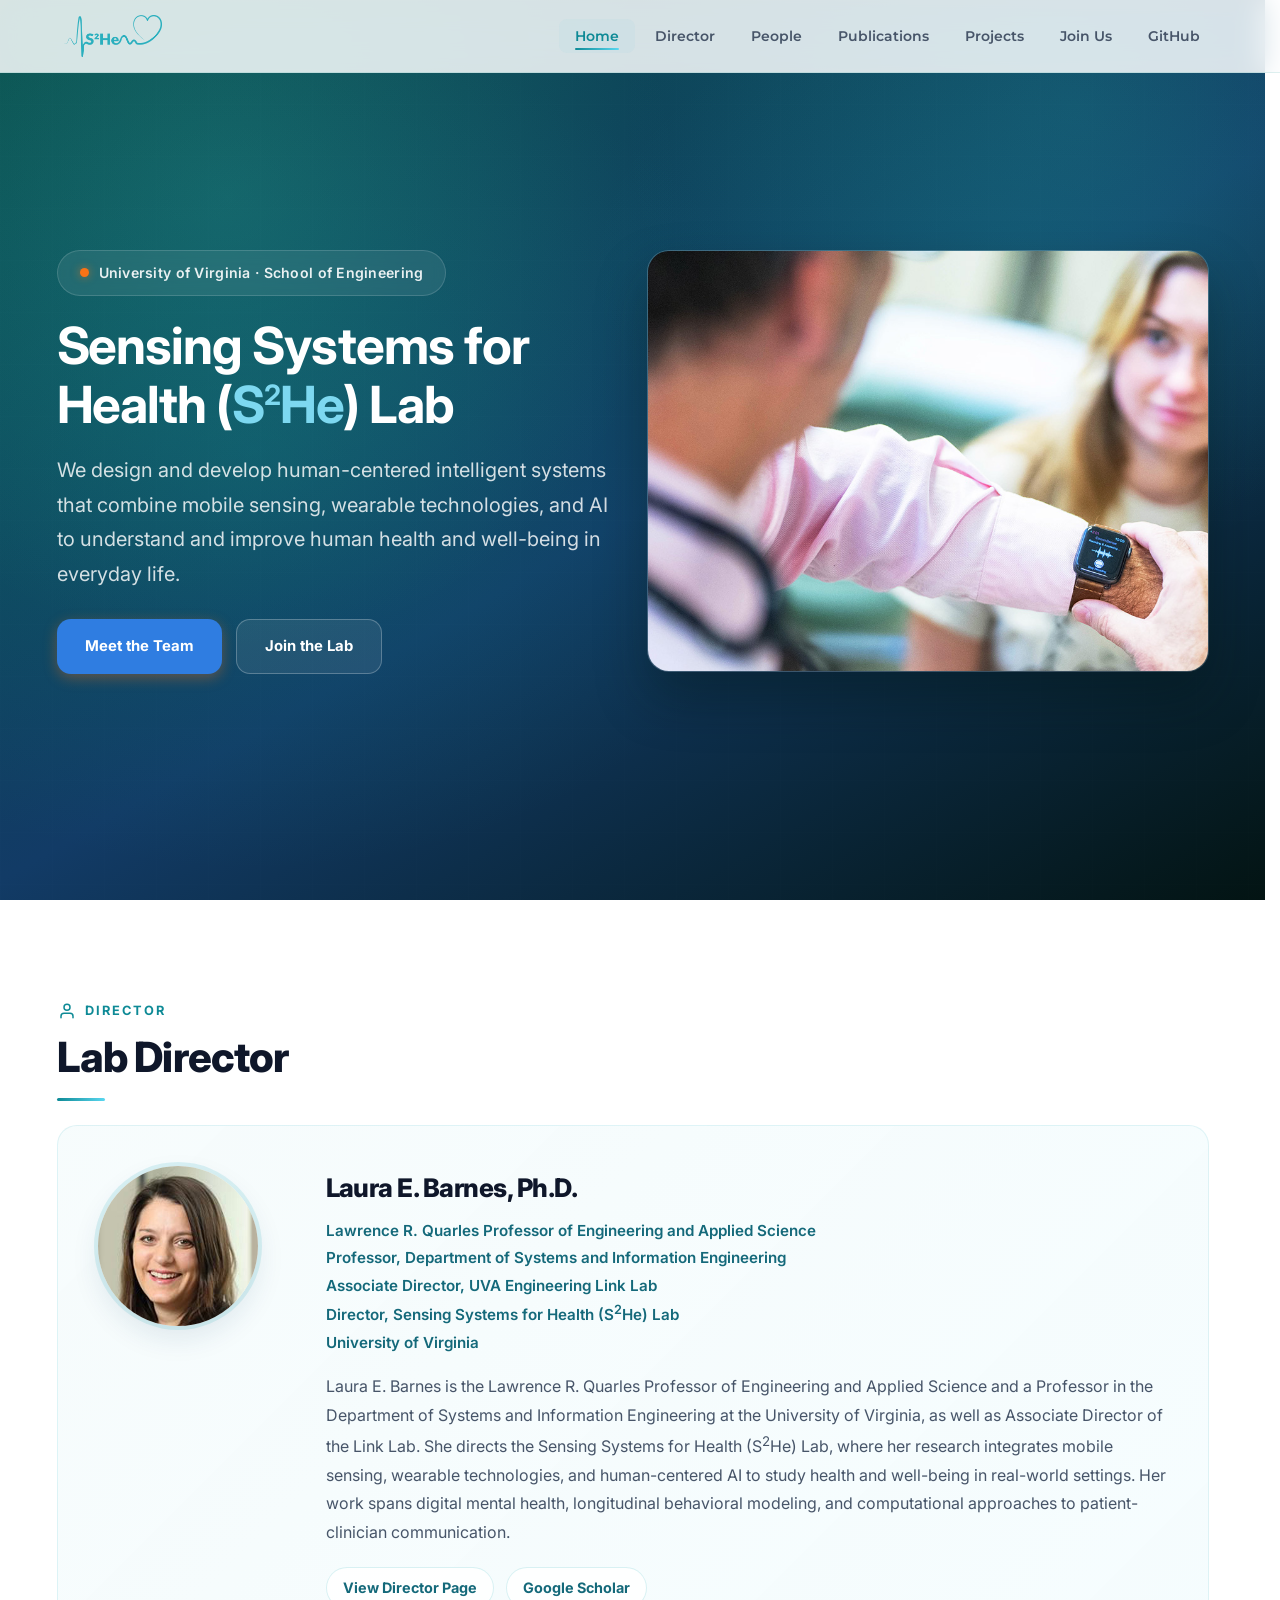
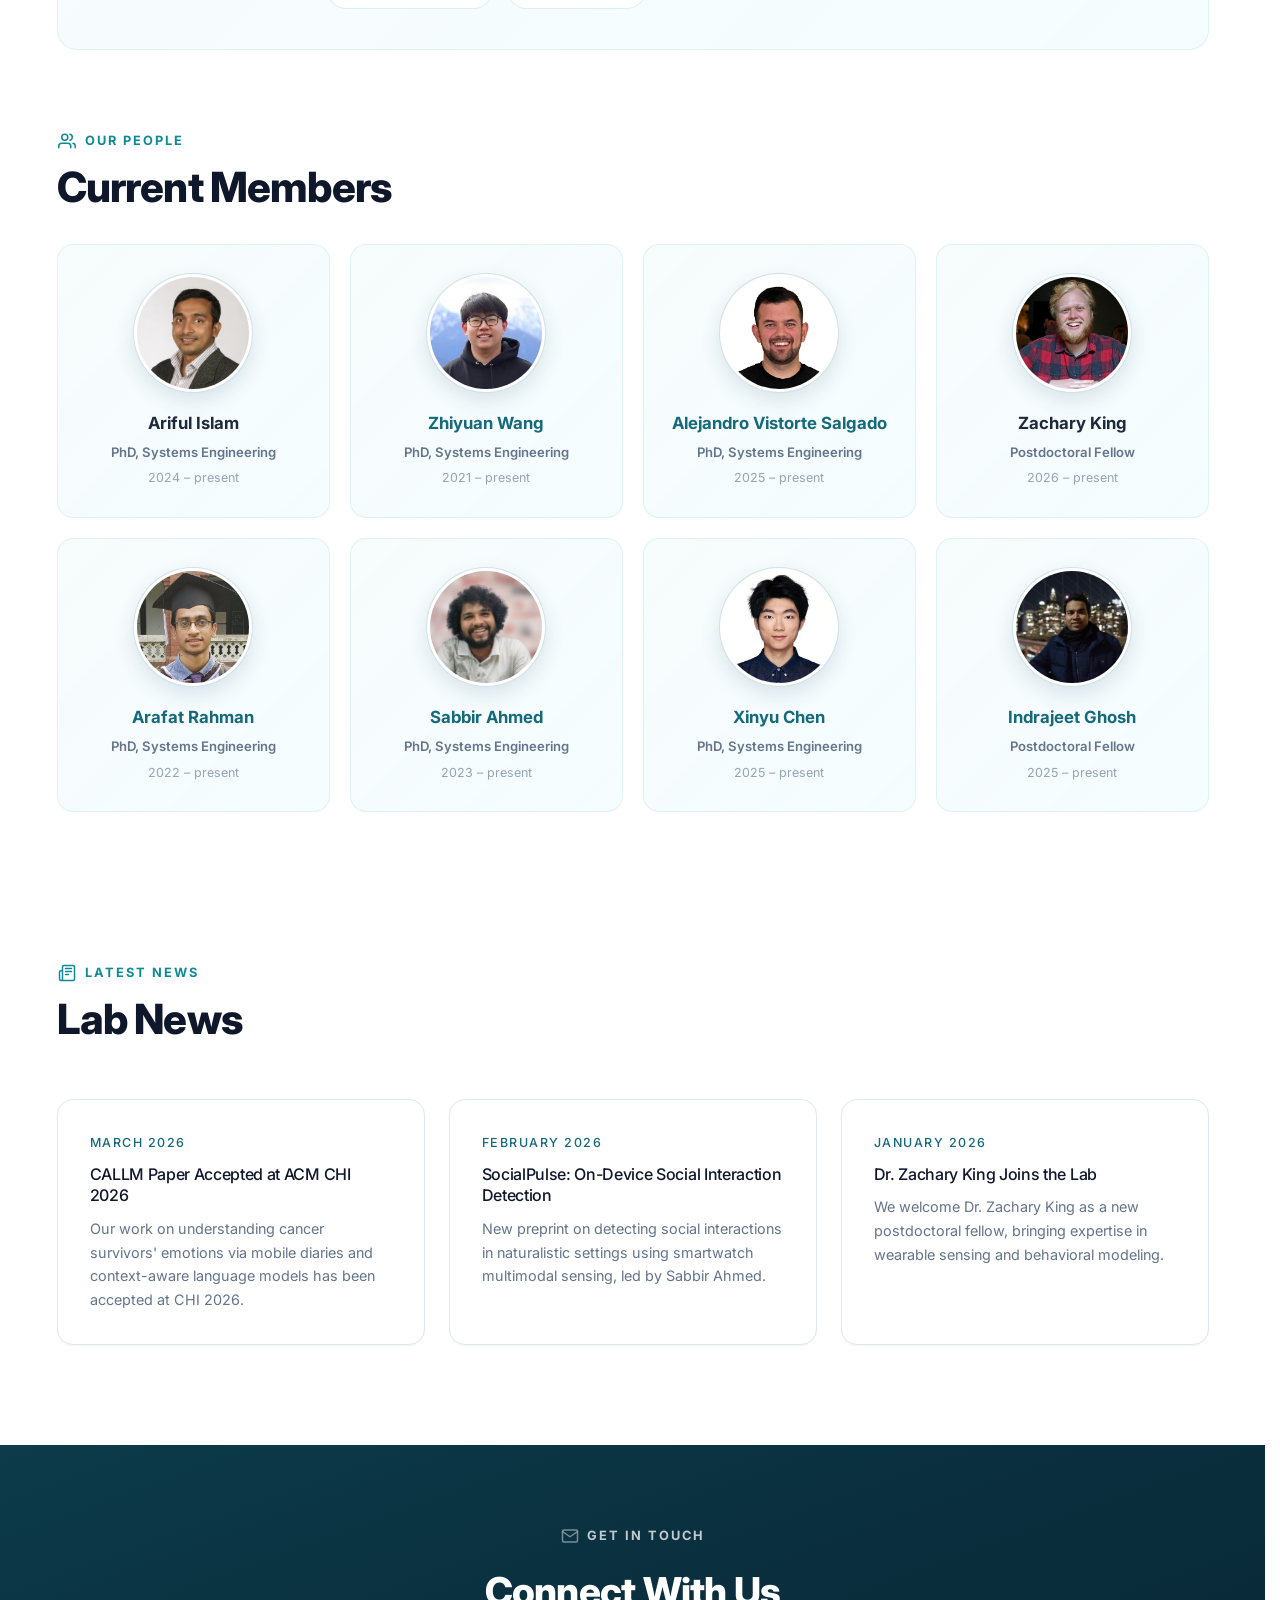
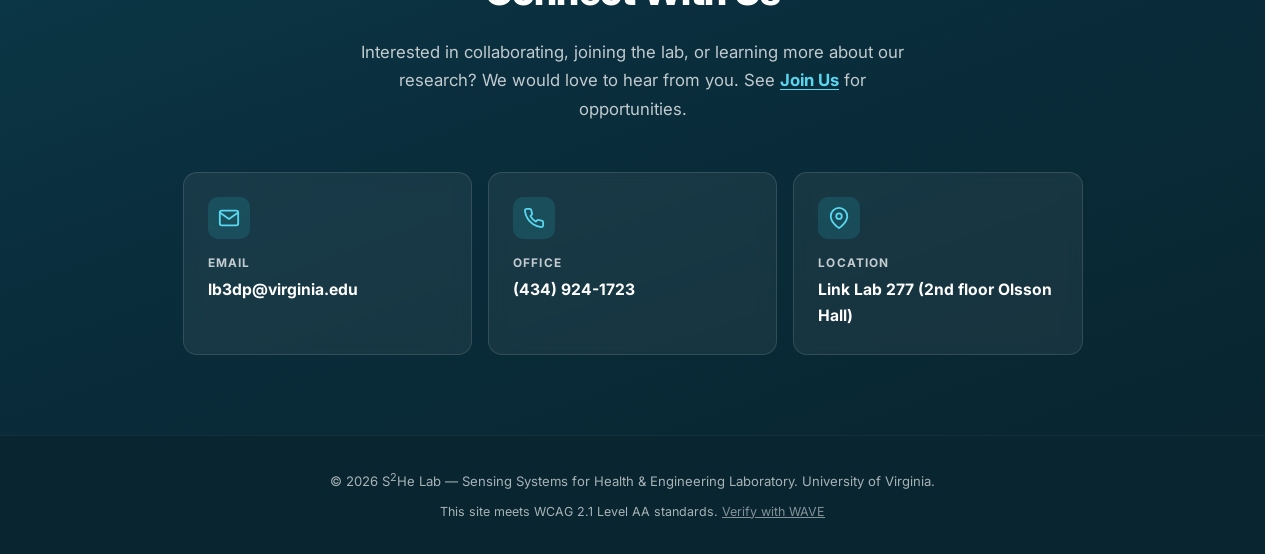
==== index.html @ 5e64d2cf "Initial commit" ====
<!DOCTYPE html>
<html lang="en">
<head>
<meta charset="UTF-8">
<meta name="viewport" content="width=device-width, initial-scale=1.0">
<link rel="preconnect" href="https://fonts.googleapis.com">
<link rel="preconnect" href="https://fonts.gstatic.com" crossorigin>
<link href="https://fonts.googleapis.com/css2?family=Inter:wght@400;500;600;700;800&family=Montserrat:wght@500;600;700&display=swap" rel="stylesheet">
<link rel="stylesheet" href="./shared.css">
<title>S&sup2;He Lab | Sensing Systems for Health</title>
<style>
:root {
  --cyan-light: #ecfeff;
  --cyan-50: #f0fdfa;
  --coral: #2f7de1;
  --coral-light: #5b99ea;
  --gray-50: #f8fafc;
  --gray-100: #f1f5f9;
  --gray-200: #e2e8f0;
  --gray-300: #cbd5e1;
  --gray-400: #94a3b8;
  --gray-500: #64748b;
  --gray-600: #475569;
  --gray-700: #334155;
  --gray-800: #1e293b;
  --gray-900: #0f172a;
  --shadow-sm: 0 1px 2px rgba(0,0,0,0.05);
  --shadow-md: 0 10px 15px -3px rgba(0,0,0,0.08), 0 4px 6px -4px rgba(0,0,0,0.04);
  --shadow-lg: 0 20px 25px -5px rgba(0,0,0,0.08), 0 8px 10px -6px rgba(0,0,0,0.04);
  --radius-lg: 16px;
  --radius-xl: 24px;
  --font-display: 'Inter', Arial, sans-serif;
}

body {
  font-family: var(--font-display);
  color: var(--gray-700);
  line-height: 1.7;
  background: linear-gradient(180deg, #fcfefe 0%, #ffffff 14%, #ffffff 100%);
}

h1, h2, h3, h4 {
  font-family: var(--font-display);
  letter-spacing: -0.02em;
}

.nav-links a { color: var(--gray-600); }

.section {
  padding: 100px 0;
}

.section-label {
  display: inline-flex;
  align-items: center;
  gap: 8px;
  font-size: 0.8rem;
  font-weight: 700;
  text-transform: uppercase;
  letter-spacing: 2px;
  color: var(--teal);
  margin-bottom: 12px;
}

.section-label .label-icon {
  width: 20px;
  height: 20px;
  display: inline-flex;
  align-items: center;
  justify-content: center;
}

.section-title {
  font-size: clamp(2rem, 1.45rem + 1.5vw, 2.6rem);
  font-weight: 800;
  color: var(--gray-900);
  margin-bottom: 16px;
  line-height: 1.15;
}

.section-header {
  margin-bottom: 56px;
}

/* HERO */
.hero {
  position: relative;
  min-height: 100vh;
  display: flex;
  align-items: center;
  justify-content: center;
  background:
    radial-gradient(circle at 18% 22%, rgba(56, 189, 171, 0.22), transparent 36%),
    radial-gradient(circle at 85% 12%, rgba(45, 212, 191, 0.14), transparent 34%),
    linear-gradient(150deg, #084f4b 0%, var(--teal-darker) 54%, #031413 100%);
  overflow: hidden;
  padding: 96px 0 72px;
  isolation: isolate;
}

.hero::before {
  content: '';
  position: absolute;
  inset: 0;
  background:
    radial-gradient(ellipse 800px 600px at 20% 50%, rgba(13,148,136,0.25) 0%, transparent 70%),
    radial-gradient(ellipse 600px 400px at 80% 30%, rgba(20,184,166,0.15) 0%, transparent 70%);
}

.hero::after {
  content: '';
  position: absolute;
  inset: 0;
  background-image: linear-gradient(rgba(165, 243, 252, 0.09) 1px, transparent 1px), linear-gradient(90deg, rgba(165, 243, 252, 0.09) 1px, transparent 1px);
  background-size: 52px 52px;
  opacity: 0.08;
  z-index: 1;
}

.hero-grid {
  position: relative;
  z-index: 2;
  display: grid;
  grid-template-columns: minmax(0, 1fr) minmax(320px, 1fr);
  gap: 28px;
  align-items: start;
}

.hero-copy {
  max-width: 720px;
}

.hero-badge {
  display: inline-flex;
  align-items: center;
  gap: 10px;
  padding: 10px 22px;
  border-radius: 999px;
  background: rgba(255,255,255,0.08);
  border: 1px solid rgba(255,255,255,0.15);
  backdrop-filter: blur(8px);
  color: rgba(255,255,255,0.9);
  font-size: 0.88rem;
  font-weight: 600;
  letter-spacing: 0.02em;
  margin-bottom: 20px;
}

.hero-badge .badge-dot {
  width: 9px;
  height: 9px;
  border-radius: 50%;
  background: #f97316;
  box-shadow: 0 0 8px rgba(249, 115, 22, 0.6);
}

.hero-title {
  font-family: var(--font-display);
  font-size: clamp(2.2rem, 1.4rem + 2.5vw, 3.2rem);
  line-height: 1.15;
  color: var(--white);
  margin-bottom: 20px;
}

.hero-title sup {
  font-size: 0.55em;
  vertical-align: super;
  line-height: 0;
}

.hero-title .accent {
  color: #7dd8f0;
}

.hero-body {
  color: rgba(255,255,255,0.82);
  font-size: 1.25rem;
  line-height: 1.72;
  margin-bottom: 28px;
  max-width: 660px;
}

.hero-actions {
  display: flex;
  flex-wrap: wrap;
  gap: 14px;
}

.team-collage-wrap {
  display: grid;
  gap: 14px;
}

.team-collage {
  display: grid;
  grid-template-columns: repeat(3, minmax(0, 1fr));
  gap: 12px;
}

.team-shot {
  position: relative;
  aspect-ratio: 0.88;
  border-radius: 20px;
  overflow: hidden;
  border: 1px solid rgba(255,255,255,0.14);
  box-shadow: 0 20px 36px rgba(3, 20, 19, 0.18);
}

.team-shot img {
  width: 100%;
  height: 100%;
  object-fit: cover;
}

.team-shot::after {
  content: '';
  position: absolute;
  inset: 0;
  background: linear-gradient(180deg, transparent 45%, rgba(3, 20, 19, 0.38) 100%);
}

.hero-chips {
  display: flex;
  flex-wrap: wrap;
  gap: 10px;
}

.hero-chip {
  display: inline-flex;
  align-items: center;
  gap: 8px;
  padding: 10px 14px;
  border-radius: 999px;
  background: rgba(255,255,255,0.08);
  border: 1px solid rgba(255,255,255,0.14);
  color: rgba(255,255,255,0.84);
  font-size: 0.84rem;
  font-weight: 700;
}

.hero-chip .tag-dot {
  width: 7px;
  height: 7px;
  border-radius: 50%;
  background: var(--teal-light);
}






/* ===== Hero visual: research photo ===== */
.hero-visual {
  position: relative;
  z-index: 2;
  border-radius: 22px;
  overflow: hidden;
  border: 1px solid rgba(255,255,255,0.16);
  box-shadow: 0 26px 50px rgba(3, 20, 19, 0.34);
  background: rgba(255,255,255,0.04);
}

.hero-visual img {
  width: 100%;
  height: 100%;
  display: block;
  object-fit: cover;
  aspect-ratio: 4 / 3;
}

@media (max-width: 900px) {
  .hero-visual { max-width: 520px; margin: 8px auto 0; }
}

.btn {
  display: inline-flex;
  align-items: center;
  gap: 8px;
  padding: 14px 28px;
  border-radius: 14px;
  font-family: inherit;
  font-size: 0.93rem;
  font-weight: 700;
  border: none;
  cursor: pointer;
  text-decoration: none;
  transition: transform 0.24s cubic-bezier(0.22, 1, 0.36, 1), box-shadow 0.24s, background-color 0.24s;
}

.btn-primary {
  background: var(--coral);
  color: var(--white);
  box-shadow: 0 4px 14px rgba(249,115,22,0.35);
}

.btn-primary:hover {
  background: var(--coral-light);
  transform: translateY(-3px);
  box-shadow: 0 6px 20px rgba(249,115,22,0.4);
  color: var(--white);
}

.btn-outline {
  background: rgba(255,255,255,0.08);
  color: var(--white);
  border: 1.5px solid rgba(255,255,255,0.25);
}

.btn-outline:hover {
  background: rgba(255,255,255,0.15);
  border-color: rgba(255,255,255,0.4);
  transform: translateY(-3px);
  color: var(--white);
}

/* ABOUT / PI */
.about-grid {
  display: grid;
  grid-template-columns: 180px 1fr;
  gap: 48px;
  align-items: start;
}

#about .about-grid {
  background: linear-gradient(135deg, rgba(42,175,190,0.04) 0%, rgba(90,215,240,0.06) 100%);
  border: 1px solid rgba(42,175,190,0.12);
  border-radius: 20px;
  padding: 40px;
  position: relative;
  overflow: hidden;
}

.photo-frame {
  width: 160px;
  height: 160px;
  border-radius: 50%;
  overflow: visible;
  position: relative;
  box-shadow: 0 0 0 4px rgba(42,175,190,0.15), 0 12px 28px rgba(18, 59, 102, 0.1);
}

.photo-frame img {
  width: 100%;
  height: 100%;
  object-fit: cover;
  display: block;
  border-radius: 50%;
}

.about-name {
  font-family: var(--font-display);
  font-size: 1.6rem;
  font-weight: 800;
  color: var(--gray-900);
  margin-bottom: 8px;
}

.about-title-text {
  font-size: 0.95rem;
  line-height: 1.8;
  color: var(--gray-600);
  margin-bottom: 16px;
}

.about-title-text a {
  color: var(--teal-dark);
  font-weight: 600;
}

.about-title-text a:hover {
  color: var(--teal);
  text-decoration: underline;
}

.about-bio {
  font-size: 1rem;
  color: var(--gray-600);
  line-height: 1.8;
}

.about-actions {
  display: flex;
  flex-wrap: wrap;
  gap: 12px;
  margin-top: 20px;
}

.about-action-link {
  display: inline-flex;
  align-items: center;
  justify-content: center;
  min-height: 42px;
  padding: 0 16px;
  border-radius: 999px;
  border: 1px solid rgba(42,175,190,0.18);
  background: rgba(255,255,255,0.9);
  color: var(--teal-dark);
  font-size: 0.9rem;
  font-weight: 700;
  transition: transform 0.22s ease, border-color 0.22s ease, color 0.22s ease;
}

.about-action-link:hover {
  transform: translateY(-2px);
  border-color: rgba(42,175,190,0.38);
  color: var(--teal);
}

#about { padding-bottom: 40px; }
#about .section-header { margin-bottom: 24px; }
#team { padding-top: 40px; }
#team .section-header { margin-bottom: 32px; }

/* TEAM */
.team-category { margin-bottom: 48px; }
.team-category:last-child { margin-bottom: 0; }

.team-grid {
  display: grid;
  grid-template-columns: repeat(auto-fill, minmax(260px, 1fr));
  gap: 20px;
}

.team-card {
  background: linear-gradient(135deg, rgba(42,175,190,0.04) 0%, rgba(90,215,240,0.06) 100%);
  border: 1px solid rgba(42,175,190,0.12);
  border-radius: var(--radius-lg);
  padding: 28px 24px;
  text-align: center;
  transition: all 0.3s;
}

.team-card:hover {
  transform: translateY(-4px);
  box-shadow: var(--shadow-md);
}

.team-avatar {
  width: 120px;
  height: 120px;
  border-radius: 50%;
  margin: 0 auto 16px;
  display: flex;
  align-items: center;
  justify-content: center;
  font-size: 1.5rem;
  font-weight: 800;
  color: var(--white);
  position: relative;
}

.team-avatar.teal { background: linear-gradient(135deg, var(--teal), var(--teal-light)); }
.team-avatar.coral { background: linear-gradient(135deg, var(--coral), var(--coral-light)); }
.team-avatar.cyan { background: linear-gradient(135deg, #06b6d4, #22d3ee); }
.team-avatar.emerald { background: linear-gradient(135deg, #059669, #34d399); }
.team-avatar.violet { background: linear-gradient(135deg, #7c3aed, #a78bfa); }
.team-avatar.rose { background: linear-gradient(135deg, #e11d48, #fb7185); }
.team-avatar.amber { background: linear-gradient(135deg, #d97706, #fbbf24); }
.team-avatar.sky { background: linear-gradient(135deg, #0284c7, #38bdf8); }

.team-avatar.photo {
  padding: 3px;
  background: #ffffff;
  border: 1px solid rgba(27,111,143,0.2);
  box-shadow: 0 8px 20px rgba(18, 59, 102, 0.12);
}

.team-avatar.photo img {
  width: 100%;
  height: 100%;
  border-radius: 50%;
  object-fit: cover;
  display: block;
}

.team-name {
  font-size: 1.05rem;
  font-weight: 700;
  color: var(--gray-800);
  margin-bottom: 4px;
}

.team-role {
  font-size: 0.82rem;
  color: var(--gray-500);
  font-weight: 600;
}

.team-years {
  font-size: 0.78rem;
  color: var(--gray-400);
  margin-top: 4px;
}

/* CONNECT */
.connect-section {
  padding: 80px 0;
  background: linear-gradient(160deg, #0c3b4a 0%, #0a2e3d 40%, #082530 100%);
  color: #ffffff;
}

.connect-header {
  text-align: center;
  margin-bottom: 48px;
}

.connect-label {
  display: inline-flex;
  align-items: center;
  gap: 8px;
  font-size: 0.8rem;
  font-weight: 700;
  text-transform: uppercase;
  letter-spacing: 2px;
  color: rgba(255,255,255,0.75);
  margin-bottom: 12px;
}

.connect-label svg { opacity: 0.6; }

.connect-title {
  font-family: var(--font-display);
  font-size: clamp(1.8rem, 1.3rem + 1.5vw, 2.4rem);
  font-weight: 800;
  color: #ffffff;
  margin-bottom: 14px;
}

.connect-subtitle {
  font-size: 1.05rem;
  color: rgba(255,255,255,0.75);
  max-width: 560px;
  margin: 0 auto;
  line-height: 1.7;
}

.connect-cards {
  display: grid;
  grid-template-columns: repeat(3, 1fr);
  gap: 16px;
  max-width: 900px;
  margin: 0 auto;
}

.connect-card {
  border: 1px solid rgba(255,255,255,0.12);
  border-radius: 14px;
  background: rgba(255,255,255,0.06);
  backdrop-filter: blur(8px);
  padding: 24px;
  text-decoration: none;
  color: inherit;
  transition: all 0.25s;
}

.connect-card:hover {
  border-color: rgba(42,175,190,0.4);
  background: rgba(255,255,255,0.1);
  transform: translateY(-2px);
}

.connect-card-icon {
  width: 42px;
  height: 42px;
  border-radius: 10px;
  background: rgba(42,175,190,0.18);
  display: flex;
  align-items: center;
  justify-content: center;
  margin-bottom: 14px;
  color: #5ad7f0;
}

.connect-card-label {
  font-size: 0.74rem;
  font-weight: 700;
  text-transform: uppercase;
  letter-spacing: 0.1em;
  color: rgba(255,255,255,0.75);
  margin-bottom: 4px;
}

.connect-card-value {
  font-size: 0.98rem;
  font-weight: 700;
  color: #ffffff;
}

/* FOOTER */
.footer {
  background: #082530;
  padding: 32px 0;
  text-align: center;
  border-top: 1px solid rgba(255,255,255,0.05);
  margin-top: 0;
}

.footer p {
  color: rgba(255,255,255,0.65);
  font-size: 0.82rem;
}

/* RESPONSIVE */
@media (max-width: 1024px) {
  .hero-grid { grid-template-columns: minmax(0, 1.3fr) minmax(240px, 0.7fr); }
  .about-grid { grid-template-columns: 180px 1fr; gap: 32px; }
}

@media (max-width: 768px) {
  .section { padding: 72px 0; }
  .hero { min-height: auto; padding: 122px 0 72px; }
  .hero-grid { grid-template-columns: 1fr; }
  .team-collage { grid-template-columns: repeat(3, minmax(0, 1fr)); }
  .section-title { font-size: 2rem; }
  .about-grid { grid-template-columns: 1fr; gap: 24px; }
  .photo-frame { width: 140px; height: 140px; margin: 0 auto; }
  #about .about-grid { padding: 24px; }
  .team-avatar { width: 100px; height: 100px; }
  .team-grid { grid-template-columns: repeat(auto-fill, minmax(220px, 1fr)); }
  .connect-cards { grid-template-columns: 1fr; }
}

@media (max-width: 480px) {
  .hero-title { font-size: 1.82rem; }
  .hero-actions { flex-direction: column; }
  .hero-actions .btn { justify-content: center; }
  .team-collage { grid-template-columns: 1fr; }
  .team-grid { grid-template-columns: 1fr; }
}
</style>
</head>
<body>
<a href="#main-content" class="skip-link">Skip to main content</a>

<!-- NAVIGATION -->
<nav class="navbar" id="navbar" role="navigation" aria-label="Main">
  <div class="container">
    <a href="./index.html" class="nav-brand" aria-label="S2He Lab home">
      <span class="nav-brand-logo"><img src="logo.png" alt="S2He Lab logo"></span>
    </a>
    <ul class="nav-links" id="navLinks">
      <li><a href="./index.html" class="active">Home</a></li>
      <li><a href="./director.html" target="_blank" rel="noopener">Director<span class="sr-only"> (opens in new tab)</span></a></li>
      <li><a href="./people.html">People</a></li>
      <li><a href="./publications.html">Publications</a></li>
      <li><a href="./projects.html">Projects</a></li>
      <li><a href="./join-us.html">Join Us</a></li>
      <li><a href="https://github.com/BarnesLab" target="_blank" rel="noopener">GitHub<span class="sr-only"> (opens in new tab)</span></a></li>
    </ul>
    <button class="nav-toggle" id="navToggle" aria-label="Toggle navigation" aria-expanded="false">
      <span></span><span></span><span></span>
    </button>
  </div>
</nav>

<!-- HERO -->
<section class="hero" id="hero">
  <div class="container">
    <div class="hero-grid">
      <div class="hero-copy">
        <div class="hero-badge"><span class="badge-dot"></span>University of Virginia · School of Engineering</div>
        <h1 class="hero-title">Sensing Systems for<br>Health (<span class="accent">S<sup>2</sup>He</span>) Lab</h1>
        <p class="hero-body">We design and develop human-centered intelligent systems that combine mobile sensing, wearable technologies, and AI to understand and improve human health and well-being in everyday life.</p>
        <div class="hero-actions">
          <a href="./people.html" class="btn btn-primary">Meet the Team</a>
          <a href="./join-us.html" class="btn btn-outline">Join the Lab</a>
        </div>
      </div>
      <div class="hero-visual">
        <img src="./assets/projects/commsense-cover.png" alt="A clinician wearing a smartwatch running CommSense during a patient visit">
      </div>
    </div>
  </div>
</section>

<main id="main-content">
<!-- ABOUT / PI -->
<section class="section" id="about" aria-labelledby="about-heading">
  <div class="container">
    <div class="section-header">
      <div class="section-label">
        <span class="label-icon">
          <svg width="18" height="18" viewBox="0 0 24 24" fill="none" stroke="currentColor" stroke-width="2" stroke-linecap="round" stroke-linejoin="round" aria-hidden="true"><path d="M20 21v-2a4 4 0 0 0-4-4H8a4 4 0 0 0-4 4v2"/><circle cx="12" cy="7" r="4"/></svg>
        </span>
        Director
      </div>
      <h2 class="section-title" id="about-heading">Lab Director</h2>
      <div style="width: 48px; height: 3px; background: linear-gradient(90deg, var(--teal), var(--teal-light)); border-radius: 2px; margin-top: 8px;"></div>
    </div>
    <div class="about-grid">
      <div class="about-photo">
        <div class="photo-frame">
          <img src="assets/people/laura_barnes-1.jpg" alt="Laura E. Barnes">
        </div>
      </div>
      <div class="about-info">
        <h3 class="about-name">Laura E. Barnes, Ph.D.</h3>
        <p class="about-title-text"><a href="https://engineering.virginia.edu/faculty/laura-barnes" target="_blank" rel="noopener">Lawrence R. Quarles Professor of Engineering and Applied Science</a><br><a href="https://engineering.virginia.edu/departments/systems-and-information-engineering" target="_blank" rel="noopener">Professor, Department of Systems and Information Engineering</a><br><a href="https://engineering.virginia.edu/labs-groups/link-lab" target="_blank" rel="noopener">Associate Director, UVA Engineering Link Lab</a><br><a href="./director.html" target="_blank" rel="noopener">Director, Sensing Systems for Health (S<sup>2</sup>He) Lab</a><br><a href="https://www.virginia.edu/" target="_blank" rel="noopener">University of Virginia</a></p>
        <p class="about-bio">Laura E. Barnes is the Lawrence R. Quarles Professor of Engineering and Applied Science and a Professor in the Department of Systems and Information Engineering at the University of Virginia, as well as Associate Director of the Link Lab. She directs the Sensing Systems for Health (S<sup>2</sup>He) Lab, where her research integrates mobile sensing, wearable technologies, and human-centered AI to study health and well-being in real-world settings. Her work spans digital mental health, longitudinal behavioral modeling, and computational approaches to patient-clinician communication.</p>
        <div class="about-actions">
          <a href="./director.html" target="_blank" rel="noopener" class="about-action-link">View Director Page<span class="sr-only"> (opens in new tab)</span></a>
          <a href="https://scholar.google.com/citations?user=h-Lr0bQAAAAJ&amp;hl=en" target="_blank" rel="noopener" class="about-action-link">Google Scholar<span class="sr-only"> (opens in new tab)</span></a>
        </div>
      </div>
    </div>
  </div>
</section>

<!-- TEAM -->
<section class="section" id="team" aria-labelledby="team-heading">
  <div class="container">
    <div class="section-header">
      <div class="section-label">
        <span class="label-icon">
          <svg width="18" height="18" viewBox="0 0 24 24" fill="none" stroke="currentColor" stroke-width="2" stroke-linecap="round" stroke-linejoin="round" aria-hidden="true"><path d="M17 21v-2a4 4 0 0 0-4-4H5a4 4 0 0 0-4 4v2"/><circle cx="9" cy="7" r="4"/><path d="M23 21v-2a4 4 0 0 0-3-3.87"/><path d="M16 3.13a4 4 0 0 1 0 7.75"/></svg>
        </span>
        Our People
      </div>
      <h2 class="section-title" id="team-heading">Current Members</h2>
    </div>
    <div class="team-category">
      <div class="team-grid">
        <div class="team-card">
          <div class="team-avatar photo coral">
            <img src="assets/people/zachary-king.jpg" alt="Zachary King">
          </div>
          <div class="team-name">Zachary King</div>
          <div class="team-role">Postdoctoral Fellow</div>
          <div class="team-years">2026 &ndash; present</div>
        </div>
        <div class="team-card">
          <div class="team-avatar photo emerald">
            <img src="assets/people/indrajeet-ghosh.jpg" alt="Indrajeet Ghosh">
          </div>
          <div class="team-name"><a href="https://sites.google.com/view/indrajeetghosh/" target="_blank" rel="noopener">Indrajeet Ghosh</a></div>
          <div class="team-role">Postdoctoral Fellow</div>
          <div class="team-years">2025 &ndash; present</div>
        </div>
        <div class="team-card">
          <div class="team-avatar photo cyan">
            <img src="assets/people/Alejandro_IDPicture-1.png" alt="Alejandro Vistorte Salgado">
          </div>
          <div class="team-name"><a href="https://sites.google.com/view/a2vs" target="_blank" rel="noopener">Alejandro Vistorte Salgado</a></div>
          <div class="team-role">PhD, Systems Engineering</div>
          <div class="team-years">2025 &ndash; present</div>
        </div>
        <div class="team-card">
          <div class="team-avatar photo violet">
            <img src="assets/people/xinyu-profile.jpeg" alt="Xinyu Chen">
          </div>
          <div class="team-name"><a href="https://www.linkedin.com/in/xinyu-chen-5a5220255/" target="_blank" rel="noopener">Xinyu Chen</a></div>
          <div class="team-role">PhD, Systems Engineering</div>
          <div class="team-years">2025 &ndash; present</div>
        </div>
        <div class="team-card">
          <div class="team-avatar photo rose">
            <img src="assets/people/Screen-Shot-2023-08-14-at-11.15.59-AM.png" alt="Sabbir Ahmed">
          </div>
          <div class="team-name"><a href="https://sites.google.com/view/sabbir-eub" target="_blank" rel="noopener">Sabbir Ahmed</a></div>
          <div class="team-role">PhD, Systems Engineering</div>
          <div class="team-years">2023 &ndash; present</div>
        </div>
        <div class="team-card">
          <div class="team-avatar photo amber">
            <img src="assets/people/23UVA_Ariful_1074pp.jpg" alt="Ariful Islam">
          </div>
          <div class="team-name">Ariful Islam</div>
          <div class="team-role">PhD, Systems Engineering</div>
          <div class="team-years">2024 &ndash; present</div>
        </div>
        <div class="team-card">
          <div class="team-avatar photo sky">
            <img src="assets/people/Arafat.jpg" alt="Arafat Rahman">
          </div>
          <div class="team-name"><a href="https://arafat245.github.io/" target="_blank" rel="noopener">Arafat Rahman</a></div>
          <div class="team-role">PhD, Systems Engineering</div>
          <div class="team-years">2022 &ndash; present</div>
        </div>
        <div class="team-card">
          <div class="team-avatar photo teal">
            <img src="assets/people/zhiyuan.jpeg" alt="Zhiyuan Wang">
          </div>
          <div class="team-name"><a href="https://sites.google.com/view/zhiyuanw" target="_blank" rel="noopener">Zhiyuan Wang</a></div>
          <div class="team-role">PhD, Systems Engineering</div>
          <div class="team-years">2021 &ndash; present</div>
        </div>
      </div>
    </div>
  </div>
</section>

<!-- NEWS -->
<section class="section" id="news" aria-labelledby="news-heading" style="padding-top:50px">
  <div class="container">
    <div class="section-header">
      <div class="section-label">
        <span class="label-icon">
          <svg width="18" height="18" viewBox="0 0 24 24" fill="none" stroke="currentColor" stroke-width="2" stroke-linecap="round" stroke-linejoin="round" aria-hidden="true"><path d="M4 22h16a2 2 0 0 0 2-2V4a2 2 0 0 0-2-2H8a2 2 0 0 0-2 2v16a2 2 0 0 1-2 2zm0 0a2 2 0 0 1-2-2v-9c0-1.1.9-2 2-2h2"/><line x1="10" y1="6" x2="18" y2="6"/><line x1="10" y1="10" x2="18" y2="10"/><line x1="10" y1="14" x2="14" y2="14"/></svg>
        </span>
        Latest News
      </div>
      <h2 class="section-title" id="news-heading">Lab News</h2>
    </div>
    <div style="display: grid; grid-template-columns: repeat(auto-fill, minmax(320px, 1fr)); gap: 24px;">
      <div style="background: var(--white); border: 1px solid var(--gray-200); border-radius: var(--radius-lg); padding: 32px; box-shadow: var(--shadow-sm);">
        <div style="font-size: 0.78rem; font-weight: 500; text-transform: uppercase; letter-spacing: 1.5px; color: var(--teal-dark); margin-bottom: 10px;">March 2026</div>
        <h3 style="font-size: 1rem; font-weight: 500; color: var(--gray-900); margin-bottom: 10px; line-height: 1.35;">CALLM Paper Accepted at ACM CHI 2026</h3>
        <p style="font-size: 0.9rem; color: var(--gray-500); line-height: 1.65;">Our work on understanding cancer survivors' emotions via mobile diaries and context-aware language models has been accepted at CHI 2026.</p>
      </div>
      <div style="background: var(--white); border: 1px solid var(--gray-200); border-radius: var(--radius-lg); padding: 32px; box-shadow: var(--shadow-sm);">
        <div style="font-size: 0.78rem; font-weight: 500; text-transform: uppercase; letter-spacing: 1.5px; color: var(--teal-dark); margin-bottom: 10px;">February 2026</div>
        <h3 style="font-size: 1rem; font-weight: 500; color: var(--gray-900); margin-bottom: 10px; line-height: 1.35;">SocialPulse: On-Device Social Interaction Detection</h3>
        <p style="font-size: 0.9rem; color: var(--gray-500); line-height: 1.65;">New preprint on detecting social interactions in naturalistic settings using smartwatch multimodal sensing, led by Sabbir Ahmed.</p>
      </div>
      <div style="background: var(--white); border: 1px solid var(--gray-200); border-radius: var(--radius-lg); padding: 32px; box-shadow: var(--shadow-sm);">
        <div style="font-size: 0.78rem; font-weight: 500; text-transform: uppercase; letter-spacing: 1.5px; color: var(--teal-dark); margin-bottom: 10px;">January 2026</div>
        <h3 style="font-size: 1rem; font-weight: 500; color: var(--gray-900); margin-bottom: 10px; line-height: 1.35;">Dr. Zachary King Joins the Lab</h3>
        <p style="font-size: 0.9rem; color: var(--gray-500); line-height: 1.65;">We welcome Dr. Zachary King as a new postdoctoral fellow, bringing expertise in wearable sensing and behavioral modeling.</p>
      </div>
    </div>
  </div>
</section>
</main>

<!-- CONNECT -->
<section class="connect-section">
  <div class="container">
    <div class="connect-header">
      <div class="connect-label">
        <svg width="18" height="18" viewBox="0 0 24 24" fill="none" stroke="currentColor" stroke-width="2" stroke-linecap="round" stroke-linejoin="round" aria-hidden="true"><path d="M4 4h16c1.1 0 2 .9 2 2v12c0 1.1-.9 2-2 2H4c-1.1 0-2-.9-2-2V6c0-1.1.9-2 2-2z"/><polyline points="22,6 12,13 2,6"/></svg>
        Get in Touch
      </div>
      <h2 class="connect-title">Connect With Us</h2>
      <p class="connect-subtitle">Interested in collaborating, joining the lab, or learning more about our research? We would love to hear from you. See <a href="./join-us.html" style="color: #5ad7f0; font-weight: 700; text-decoration: underline; text-underline-offset: 3px;">Join Us</a> for opportunities.</p>
    </div>
    <div class="connect-cards">
      <a href="mailto:lb3dp@virginia.edu" class="connect-card">
        <div class="connect-card-icon">
          <svg width="22" height="22" viewBox="0 0 24 24" fill="none" stroke="currentColor" stroke-width="2" stroke-linecap="round" stroke-linejoin="round" aria-hidden="true"><path d="M4 4h16c1.1 0 2 .9 2 2v12c0 1.1-.9 2-2 2H4c-1.1 0-2-.9-2-2V6c0-1.1.9-2 2-2z"/><polyline points="22,6 12,13 2,6"/></svg>
        </div>
        <div class="connect-card-label">Email</div>
        <div class="connect-card-value">lb3dp@virginia.edu</div>
      </a>
      <div class="connect-card">
        <div class="connect-card-icon">
          <svg width="22" height="22" viewBox="0 0 24 24" fill="none" stroke="currentColor" stroke-width="2" stroke-linecap="round" stroke-linejoin="round" aria-hidden="true"><path d="M22 16.92v3a2 2 0 0 1-2.18 2 19.79 19.79 0 0 1-8.63-3.07 19.5 19.5 0 0 1-6-6 19.79 19.79 0 0 1-3.07-8.67A2 2 0 0 1 4.11 2h3a2 2 0 0 1 2 1.72 12.84 12.84 0 0 0 .7 2.81 2 2 0 0 1-.45 2.11L8.09 9.91a16 16 0 0 0 6 6l1.27-1.27a2 2 0 0 1 2.11-.45 12.84 12.84 0 0 0 2.81.7A2 2 0 0 1 22 16.92z"/></svg>
        </div>
        <div class="connect-card-label">Office</div>
        <div class="connect-card-value">(434) 924-1723</div>
      </div>
      <div class="connect-card">
        <div class="connect-card-icon">
          <svg width="22" height="22" viewBox="0 0 24 24" fill="none" stroke="currentColor" stroke-width="2" stroke-linecap="round" stroke-linejoin="round" aria-hidden="true"><path d="M21 10c0 7-9 13-9 13s-9-6-9-13a9 9 0 0 1 18 0z"/><circle cx="12" cy="10" r="3"/></svg>
        </div>
        <div class="connect-card-label">Location</div>
        <div class="connect-card-value">Link Lab 277 (2nd floor Olsson Hall)</div>
      </div>
    </div>
  </div>
</section>

<!-- FOOTER -->
<footer class="footer">
  <div class="container">
    <p>&copy; 2026 S<sup>2</sup>He Lab &mdash; Sensing Systems for Health &amp; Engineering Laboratory. University of Virginia.</p>
    <p style="font-size: 0.78rem; margin-top: 8px;">This site meets WCAG 2.1 Level AA standards. <a href="https://wave.webaim.org" target="_blank" rel="noopener" style="color: rgba(255,255,255,0.5); text-decoration: underline;">Verify with WAVE<span class="sr-only"> (opens in new tab)</span></a></p>
  </div>
</footer>

<script>
const navbar = document.getElementById('navbar');
window.addEventListener('scroll', () => {
  navbar.classList.toggle('scrolled', window.scrollY > 20);
});

const navToggle = document.getElementById('navToggle');
const navLinks = document.getElementById('navLinks');
navToggle.addEventListener('click', () => {
  navLinks.classList.toggle('open');
  navToggle.setAttribute('aria-expanded', navLinks.classList.contains('open'));
  const spans = navToggle.querySelectorAll('span');
  if (navLinks.classList.contains('open')) {
    spans[0].style.transform = 'rotate(45deg) translate(5px, 5px)';
    spans[1].style.opacity = '0';
    spans[2].style.transform = 'rotate(-45deg) translate(5px, -5px)';
  } else {
    spans[0].style.transform = '';
    spans[1].style.opacity = '';
    spans[2].style.transform = '';
  }
});

navLinks.querySelectorAll('a').forEach(link => {
  link.addEventListener('click', () => {
    navLinks.classList.remove('open');
    navToggle.setAttribute('aria-expanded', 'false');
    const spans = navToggle.querySelectorAll('span');
    spans[0].style.transform = '';
    spans[1].style.opacity = '';
    spans[2].style.transform = '';
  });
});

// Shuffle team cards
(function() {
  const grids = document.querySelectorAll('.team-grid');
  grids.forEach((grid) => {
    const cards = Array.from(grid.children);
    for (let i = cards.length - 1; i > 0; i--) {
      const j = Math.floor(Math.random() * (i + 1));
      [cards[i], cards[j]] = [cards[j], cards[i]];
    }
    cards.forEach(card => grid.appendChild(card));
  });
})();
</script>
</body>
</html>
---- shared.css ----
/* ============================================
   SHARED CSS — S2He Lab
   Reset, variables, navbar, container, footer
   ============================================ */

/* ---------- Reset ---------- */
*, *::before, *::after {
  margin: 0;
  padding: 0;
  box-sizing: border-box;
}

/* ---------- Variables ---------- */
:root {
  --teal: #0e8a96;          /* was #2aafbe — improved contrast 4.56:1 on white */
  --teal-dark: #14697a;     /* was #1b6f8f — improved contrast 5.8:1 on white */
  --teal-darker: #123b66;
  --teal-light: #5ad7f0;
  --white: #ffffff;
  --ink: #13253a;
  --ink-2: #3c4e65;
  --muted: #4f6478;         /* was #6f8299 — improved contrast 5.5:1 on white */
  --line: #d8e8f3;
  --surface: #f4faff;
  --radius: 14px;
  --shadow: 0 16px 36px rgba(18, 59, 102, 0.08);
}

/* ---------- Base ---------- */
html {
  font-size: 16px;
  scroll-behavior: smooth;
  scrollbar-gutter: stable;
}

body {
  font-family: Arial, Helvetica, sans-serif;
  color: var(--ink-2);
  background: linear-gradient(180deg, #f2fbff 0%, #ffffff 20%, #ffffff 100%);
  line-height: 1.65;
  overflow-x: hidden;
}

a { color: var(--teal-dark); text-decoration: none; }
a:hover { color: var(--teal); }

/* ---------- Focus styles (WCAG 2.4.7) ---------- */
:focus-visible {
  outline: 3px solid var(--teal);
  outline-offset: 2px;
  border-radius: 4px;
}

/* ---------- Skip-to-content link (WCAG 2.4.1) ---------- */
.skip-link {
  position: absolute;
  top: -100%;
  left: 16px;
  z-index: 9999;
  padding: 12px 24px;
  background: var(--ink);
  color: var(--white);
  font-weight: 700;
  font-size: 0.9rem;
  border-radius: 0 0 8px 8px;
  text-decoration: none;
  transition: top 0.2s;
}

.skip-link:focus {
  top: 0;
  color: var(--white);
}

/* ---------- Screen-reader only utility ---------- */
.sr-only {
  position: absolute;
  width: 1px;
  height: 1px;
  padding: 0;
  margin: -1px;
  overflow: hidden;
  clip: rect(0, 0, 0, 0);
  white-space: nowrap;
  border: 0;
}

img { max-width: 100%; display: block; }

/* ---------- Container ---------- */
.container {
  max-width: 1200px;
  margin: 0 auto;
  padding: 0 24px;
}

/* ---------- Navbar ---------- */
.navbar {
  position: fixed;
  top: 0;
  left: 0;
  right: 0;
  z-index: 1000;
  background: rgba(255,255,255,0.84);
  border-bottom: 1px solid rgba(13,148,136,0.12);
  backdrop-filter: blur(14px) saturate(130%);
  -webkit-backdrop-filter: blur(14px) saturate(130%);
  transition: box-shadow 0.3s;
}

.navbar.scrolled {
  box-shadow: 0 2px 20px rgba(0,0,0,0.06);
}

.navbar .container {
  height: 72px;
  display: flex;
  align-items: center;
  justify-content: space-between;
}

.nav-brand {
  display: flex;
  align-items: center;
  gap: 12px;
  font-weight: 700;
  font-size: 1.2rem;
  color: var(--teal-dark);
  letter-spacing: -0.015em;
}

.nav-brand-logo {
  display: inline-flex;
  align-items: center;
}

.nav-brand-logo img {
  height: 42px;
  width: auto;
  display: block;
}

.nav-links {
  display: flex;
  align-items: center;
  gap: 4px;
  list-style: none;
}

.nav-links a {
  font-family: 'Montserrat', sans-serif;
  padding: 8px 16px;
  border-radius: 8px;
  font-size: 0.9rem;
  font-weight: 600;
  color: var(--ink-2);
  position: relative;
  transition: color 0.2s, background 0.2s;
  text-decoration: none;
}

.nav-links a::after {
  content: '';
  position: absolute;
  left: 16px;
  right: 16px;
  bottom: 3px;
  height: 2px;
  border-radius: 2px;
  background: linear-gradient(90deg, var(--teal), var(--teal-light));
  transform: scaleX(0);
  transform-origin: left;
  transition: transform 0.22s ease;
}

.nav-links a:hover,
.nav-links a.active {
  color: var(--teal);
  background: rgba(42,175,190,0.04);
  text-decoration: none;
}

.nav-links a:hover::after,
.nav-links a.active::after {
  transform: scaleX(1);
}

/* ---------- Hamburger toggle ---------- */
.nav-toggle {
  display: none;
  background: none;
  border: none;
  cursor: pointer;
  padding: 8px;
  flex-direction: column;
  gap: 5px;
}

.nav-toggle span {
  display: block;
  width: 22px;
  height: 2px;
  background: var(--ink-2);
  border-radius: 2px;
  transition: 0.2s;
}

/* ---------- Footer ---------- */
.footer {
  padding: 24px 0;
  font-size: 0.82rem;
  color: var(--muted);
  text-align: center;
  border-top: 1px solid var(--line);
  margin-top: 40px;
}

/* ---------- Mobile ---------- */
@media (max-width: 768px) {
  .nav-links { display: none; }
  .nav-toggle { display: flex; }
  .nav-links.open {
    display: flex;
    flex-direction: column;
    position: absolute;
    top: 72px;
    left: 0;
    right: 0;
    background: #fff;
    border-bottom: 1px solid var(--line);
    padding: 12px 0;
    gap: 0;
    box-shadow: 0 4px 12px rgba(0,0,0,0.06);
  }
  .nav-links.open a {
    padding: 12px 24px;
    border-radius: 0;
    width: 100%;
  }
  .nav-brand-logo img { height: 36px; }
}
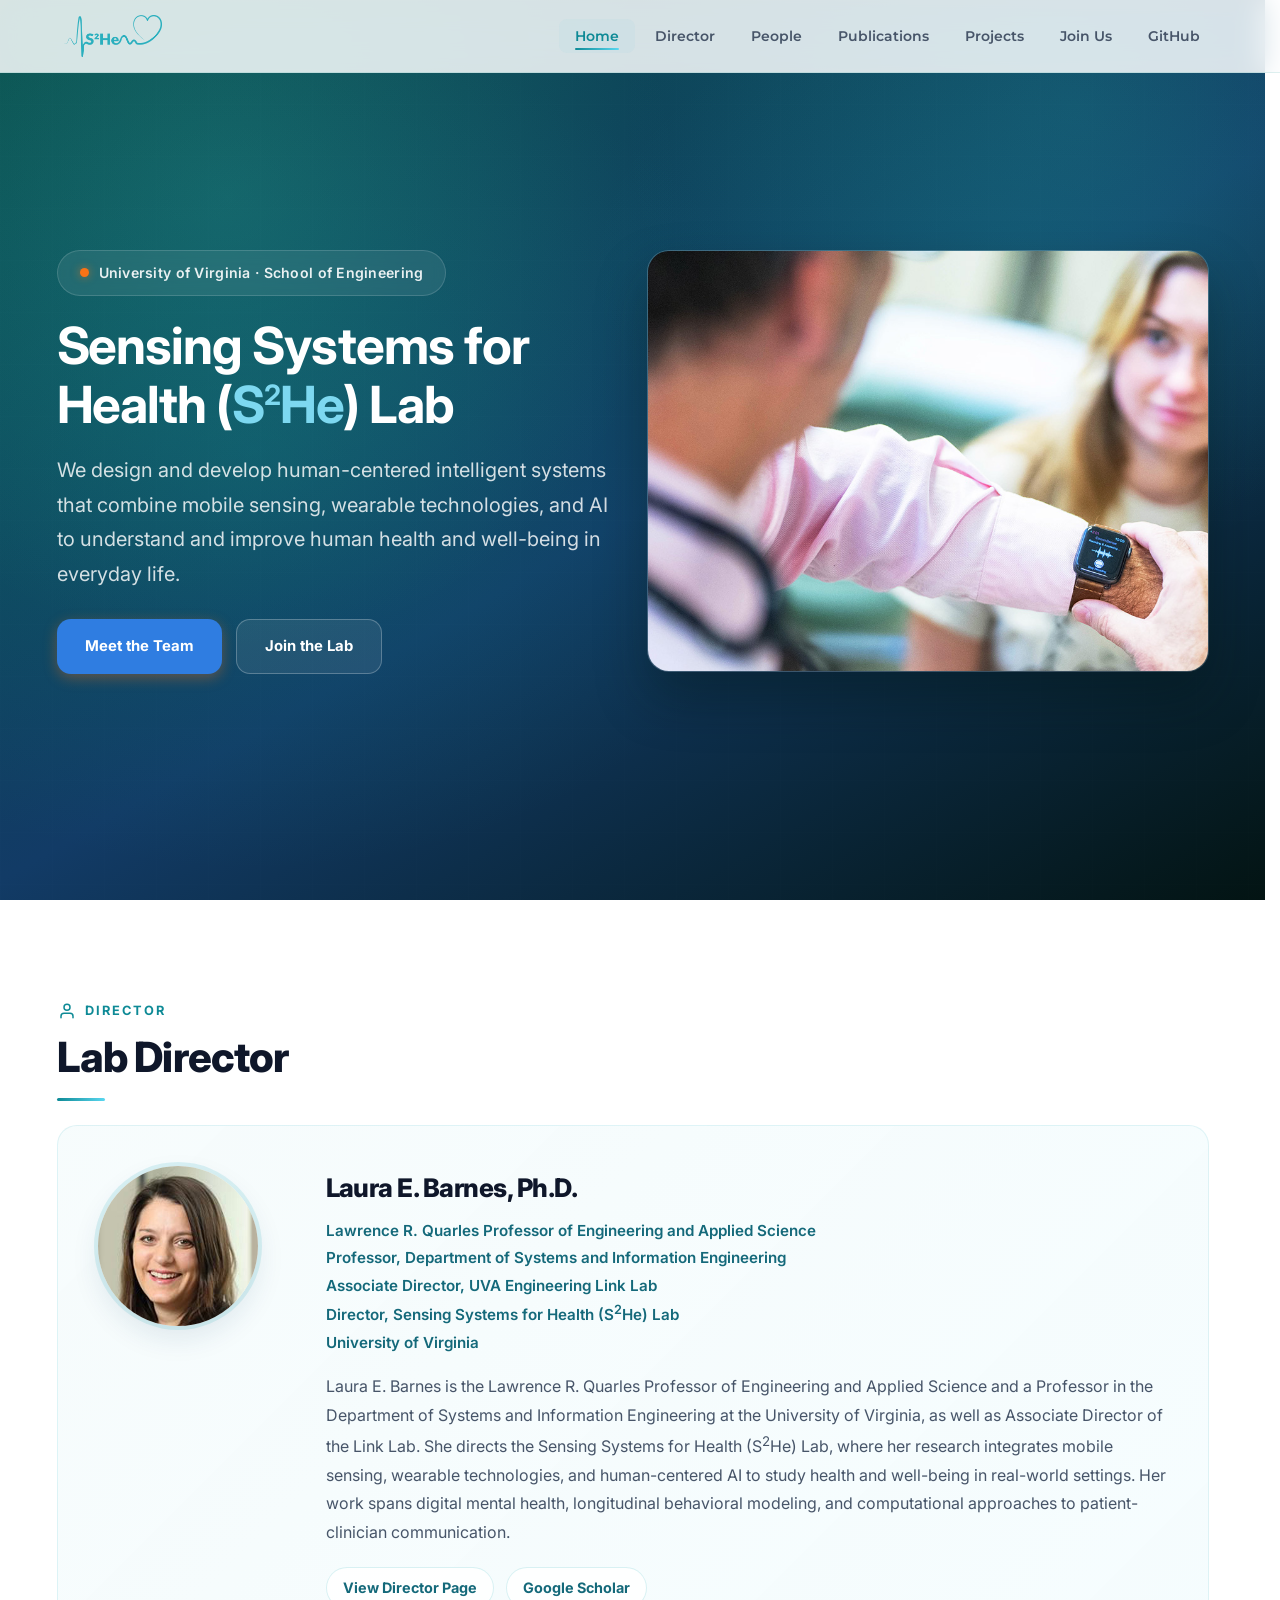
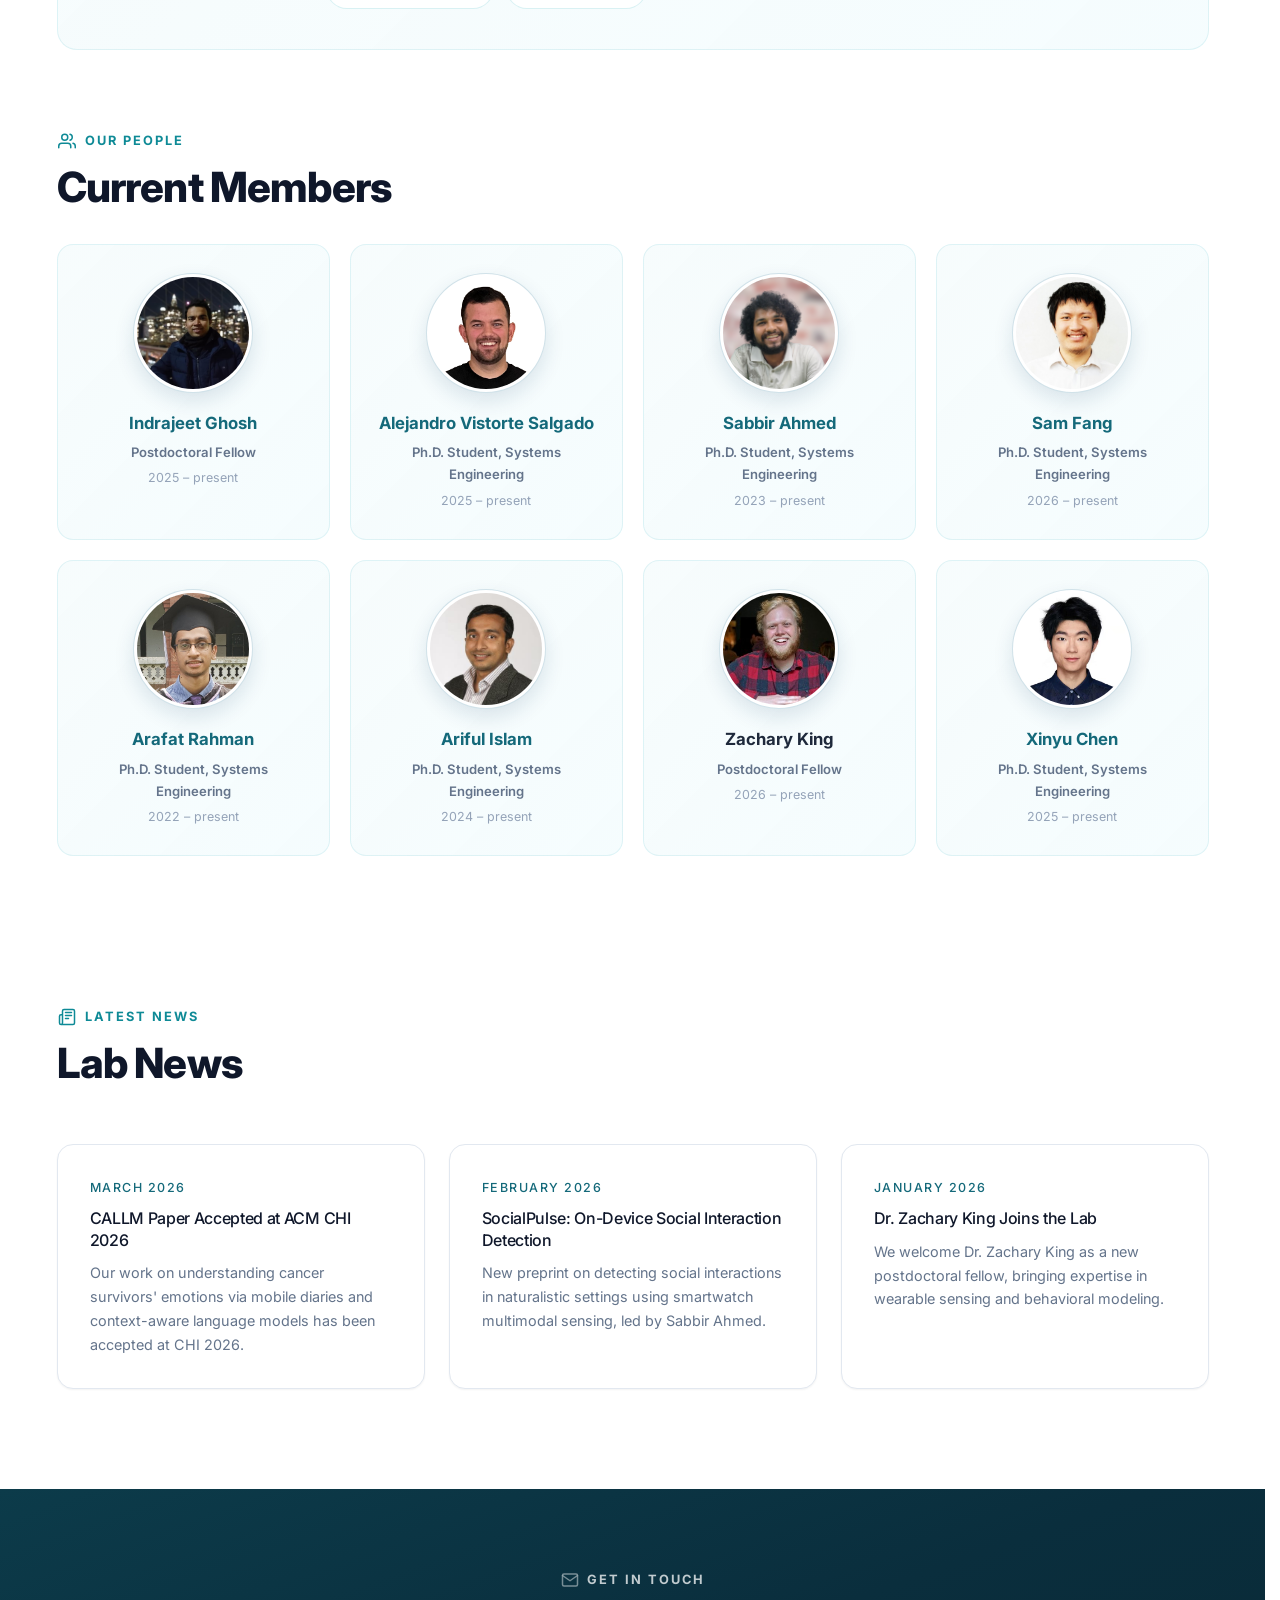
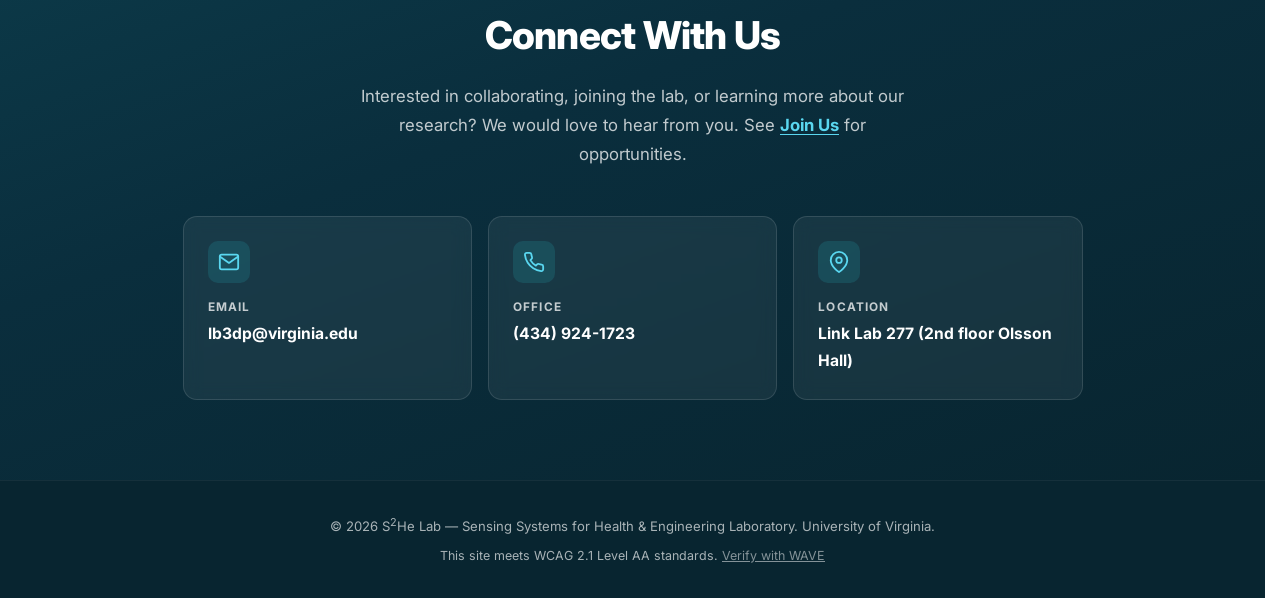
==== commit c4cdff14: "Dynamic current members roster" ====
--- a/index.html
+++ b/index.html
@@ -720,75 +720,32 @@
       <h2 class="section-title" id="team-heading">Current Members</h2>
     </div>
     <div class="team-category">
-      <div class="team-grid">
-        <div class="team-card">
-          <div class="team-avatar photo coral">
-            <img src="assets/people/zachary-king.jpg" alt="Zachary King">
-          </div>
-          <div class="team-name">Zachary King</div>
-          <div class="team-role">Postdoctoral Fellow</div>
-          <div class="team-years">2026 &ndash; present</div>
-        </div>
-        <div class="team-card">
-          <div class="team-avatar photo emerald">
-            <img src="assets/people/indrajeet-ghosh.jpg" alt="Indrajeet Ghosh">
-          </div>
-          <div class="team-name"><a href="https://sites.google.com/view/indrajeetghosh/" target="_blank" rel="noopener">Indrajeet Ghosh</a></div>
-          <div class="team-role">Postdoctoral Fellow</div>
-          <div class="team-years">2025 &ndash; present</div>
-        </div>
-        <div class="team-card">
-          <div class="team-avatar photo cyan">
-            <img src="assets/people/Alejandro_IDPicture-1.png" alt="Alejandro Vistorte Salgado">
-          </div>
-          <div class="team-name"><a href="https://sites.google.com/view/a2vs" target="_blank" rel="noopener">Alejandro Vistorte Salgado</a></div>
-          <div class="team-role">PhD, Systems Engineering</div>
-          <div class="team-years">2025 &ndash; present</div>
-        </div>
-        <div class="team-card">
-          <div class="team-avatar photo violet">
-            <img src="assets/people/xinyu-profile.jpeg" alt="Xinyu Chen">
-          </div>
-          <div class="team-name"><a href="https://www.linkedin.com/in/xinyu-chen-5a5220255/" target="_blank" rel="noopener">Xinyu Chen</a></div>
-          <div class="team-role">PhD, Systems Engineering</div>
-          <div class="team-years">2025 &ndash; present</div>
-        </div>
-        <div class="team-card">
-          <div class="team-avatar photo rose">
-            <img src="assets/people/Screen-Shot-2023-08-14-at-11.15.59-AM.png" alt="Sabbir Ahmed">
-          </div>
-          <div class="team-name"><a href="https://sites.google.com/view/sabbir-eub" target="_blank" rel="noopener">Sabbir Ahmed</a></div>
-          <div class="team-role">PhD, Systems Engineering</div>
-          <div class="team-years">2023 &ndash; present</div>
-        </div>
-        <div class="team-card">
-          <div class="team-avatar photo amber">
-            <img src="assets/people/23UVA_Ariful_1074pp.jpg" alt="Ariful Islam">
-          </div>
-          <div class="team-name">Ariful Islam</div>
-          <div class="team-role">PhD, Systems Engineering</div>
-          <div class="team-years">2024 &ndash; present</div>
-        </div>
-        <div class="team-card">
-          <div class="team-avatar photo sky">
-            <img src="assets/people/Arafat.jpg" alt="Arafat Rahman">
-          </div>
-          <div class="team-name"><a href="https://arafat245.github.io/" target="_blank" rel="noopener">Arafat Rahman</a></div>
-          <div class="team-role">PhD, Systems Engineering</div>
-          <div class="team-years">2022 &ndash; present</div>
-        </div>
-        <div class="team-card">
-          <div class="team-avatar photo teal">
-            <img src="assets/people/zhiyuan.jpeg" alt="Zhiyuan Wang">
-          </div>
-          <div class="team-name"><a href="https://sites.google.com/view/zhiyuanw" target="_blank" rel="noopener">Zhiyuan Wang</a></div>
-          <div class="team-role">PhD, Systems Engineering</div>
-          <div class="team-years">2021 &ndash; present</div>
-        </div>
-      </div>
+      <div class="team-grid" id="currentMembersGrid"></div>
     </div>
   </div>
 </section>
+<script src="./current-members-data.js"></script>
+<script>
+  (function () {
+    var grid = document.getElementById('currentMembersGrid');
+    if (!grid || !window.S2HE_CURRENT_MEMBERS) return;
+    grid.innerHTML = window.S2HE_CURRENT_MEMBERS.map(function (m) {
+      var nameHtml = m.url
+        ? '<a href="' + m.url + '" target="_blank" rel="noopener">' + m.name + '</a>'
+        : m.name;
+      return (
+        '<div class="team-card">' +
+          '<div class="team-avatar photo ' + m.color + '">' +
+            '<img src="' + m.photo + '" alt="' + m.alt + '">' +
+          '</div>' +
+          '<div class="team-name">' + nameHtml + '</div>' +
+          '<div class="team-role">' + m.role + '</div>' +
+          '<div class="team-years">' + m.years + '</div>' +
+        '</div>'
+      );
+    }).join('');
+  })();
+</script>
 
 <!-- NEWS -->
 <section class="section" id="news" aria-labelledby="news-heading" style="padding-top:50px">
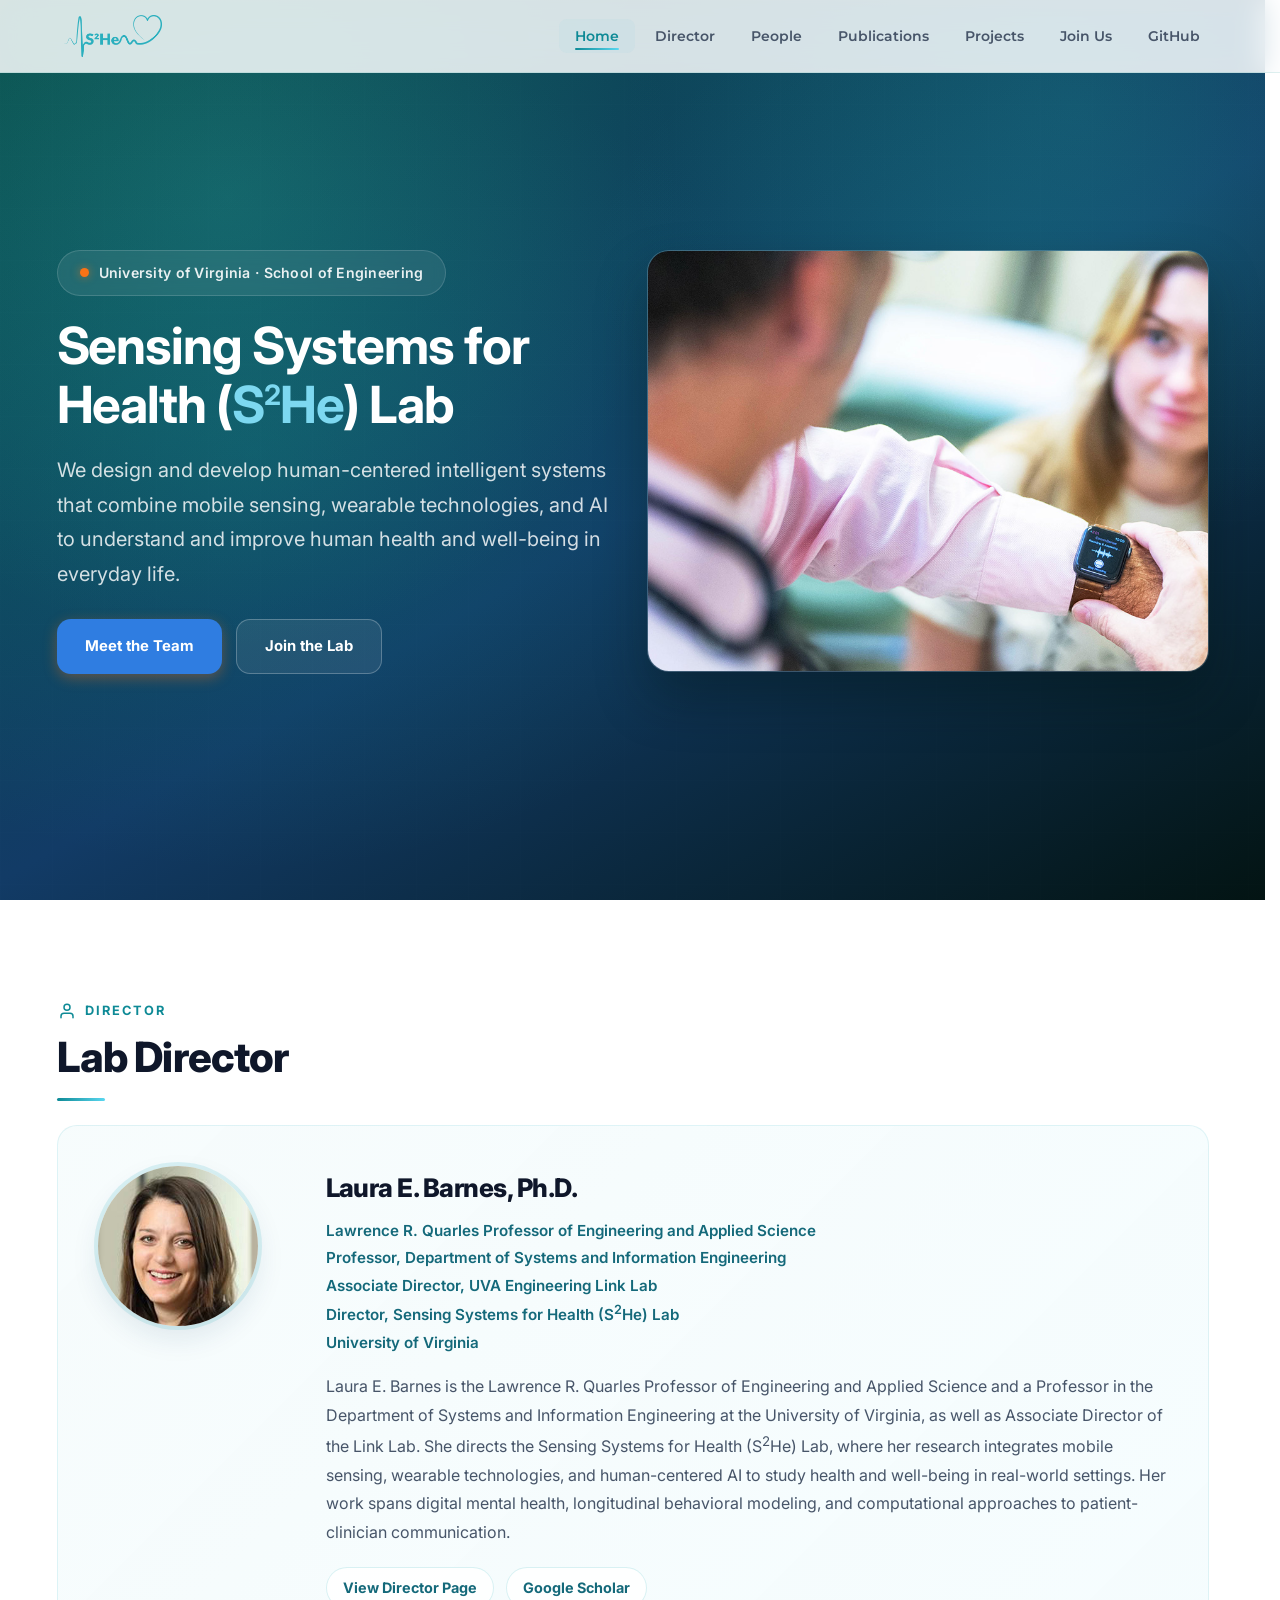
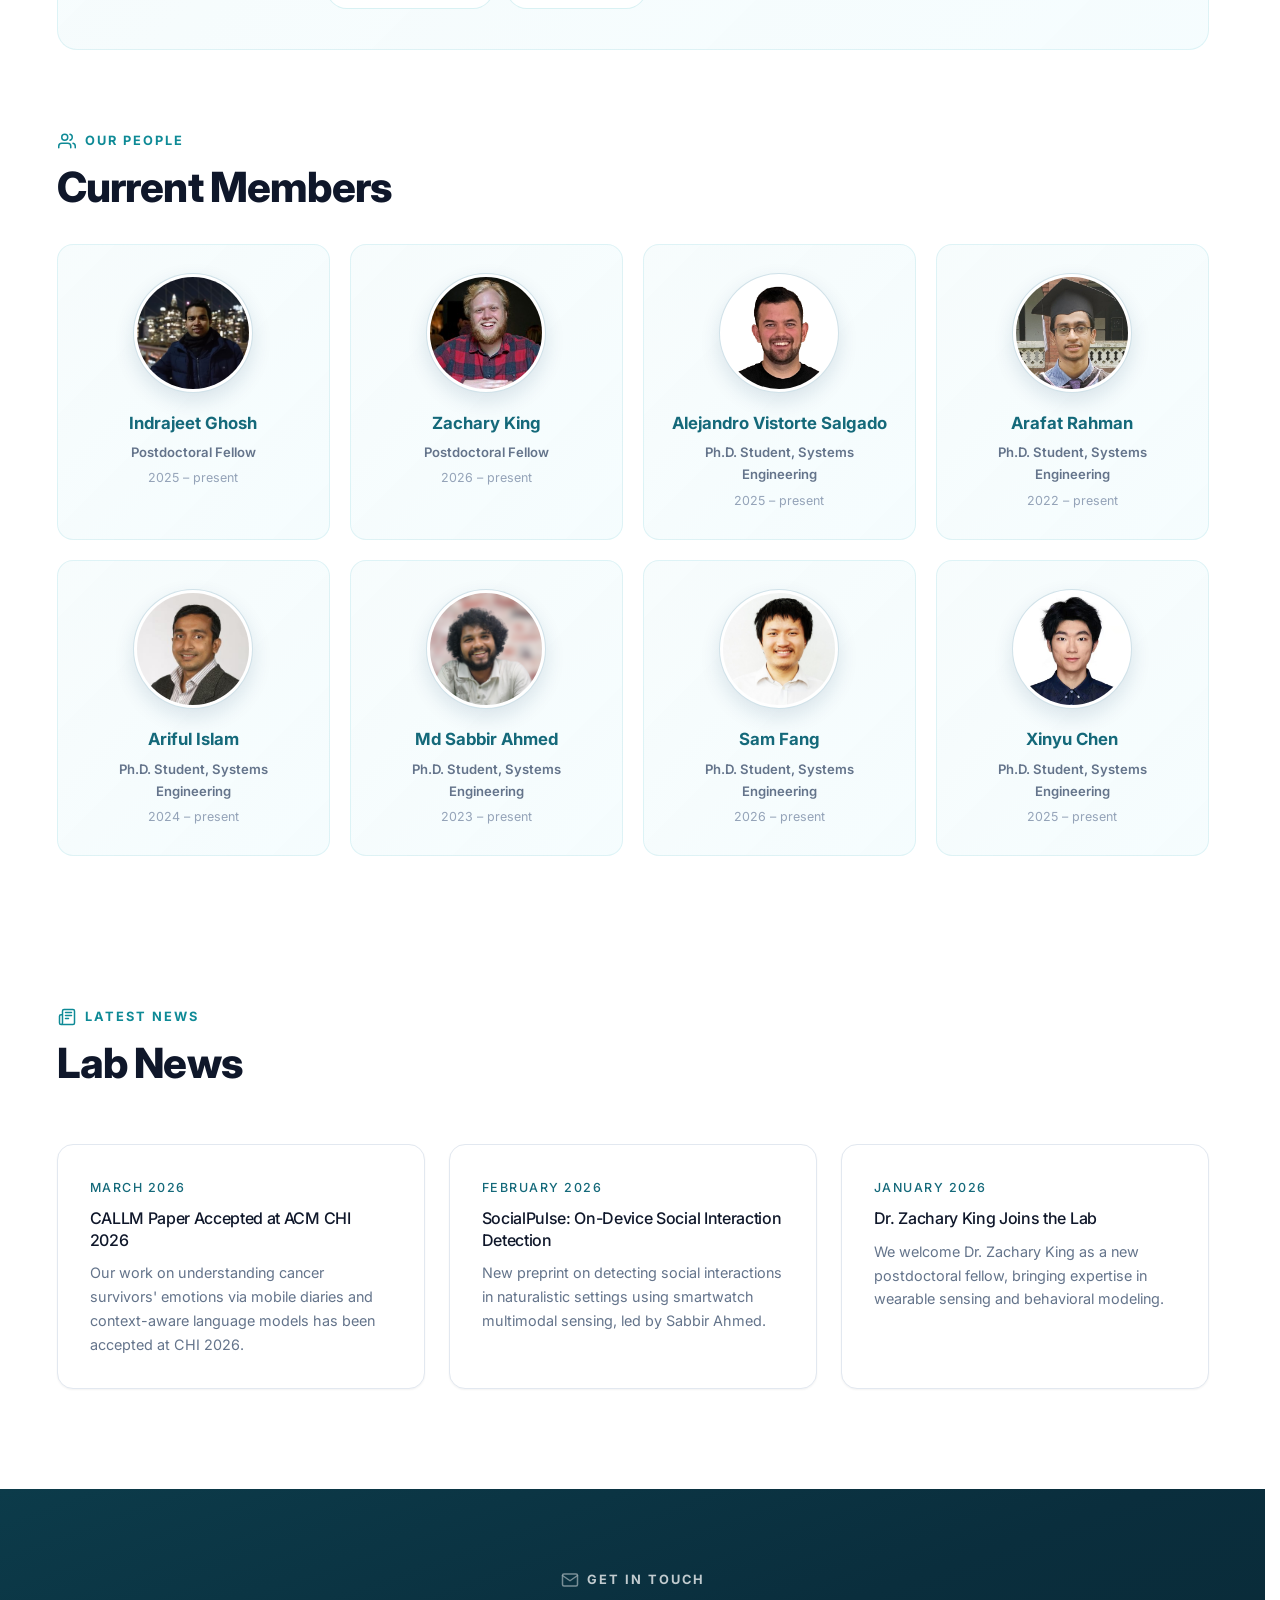
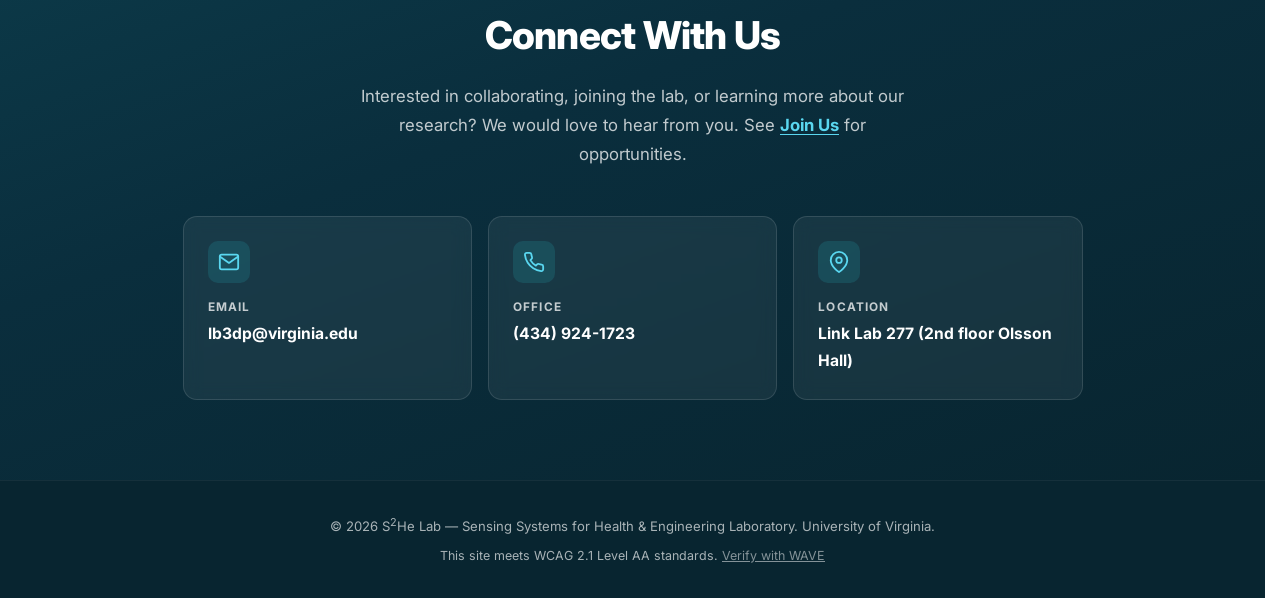
==== commit 28fa3109: "Refactor code structure for improved readability and maintainability" ====
--- a/index.html
+++ b/index.html
@@ -724,12 +724,17 @@
     </div>
   </div>
 </section>
-<script src="./current-members-data.js"></script>
+<script src="./data/current-members-data.js"></script>
 <script>
   (function () {
     var grid = document.getElementById('currentMembersGrid');
     if (!grid || !window.S2HE_CURRENT_MEMBERS) return;
-    grid.innerHTML = window.S2HE_CURRENT_MEMBERS.map(function (m) {
+    var positionOrder = { Postdoc: 0, 'PhD Student': 1 };
+    var members = window.S2HE_CURRENT_MEMBERS.slice().sort(function (a, b) {
+      var rank = positionOrder[a.position] - positionOrder[b.position];
+      return rank !== 0 ? rank : a.name.localeCompare(b.name);
+    });
+    grid.innerHTML = members.map(function (m) {
       var nameHtml = m.url
         ? '<a href="' + m.url + '" target="_blank" rel="noopener">' + m.name + '</a>'
         : m.name;
@@ -759,25 +764,28 @@
       </div>
       <h2 class="section-title" id="news-heading">Lab News</h2>
     </div>
-    <div style="display: grid; grid-template-columns: repeat(auto-fill, minmax(320px, 1fr)); gap: 24px;">
-      <div style="background: var(--white); border: 1px solid var(--gray-200); border-radius: var(--radius-lg); padding: 32px; box-shadow: var(--shadow-sm);">
-        <div style="font-size: 0.78rem; font-weight: 500; text-transform: uppercase; letter-spacing: 1.5px; color: var(--teal-dark); margin-bottom: 10px;">March 2026</div>
-        <h3 style="font-size: 1rem; font-weight: 500; color: var(--gray-900); margin-bottom: 10px; line-height: 1.35;">CALLM Paper Accepted at ACM CHI 2026</h3>
-        <p style="font-size: 0.9rem; color: var(--gray-500); line-height: 1.65;">Our work on understanding cancer survivors' emotions via mobile diaries and context-aware language models has been accepted at CHI 2026.</p>
-      </div>
-      <div style="background: var(--white); border: 1px solid var(--gray-200); border-radius: var(--radius-lg); padding: 32px; box-shadow: var(--shadow-sm);">
-        <div style="font-size: 0.78rem; font-weight: 500; text-transform: uppercase; letter-spacing: 1.5px; color: var(--teal-dark); margin-bottom: 10px;">February 2026</div>
-        <h3 style="font-size: 1rem; font-weight: 500; color: var(--gray-900); margin-bottom: 10px; line-height: 1.35;">SocialPulse: On-Device Social Interaction Detection</h3>
-        <p style="font-size: 0.9rem; color: var(--gray-500); line-height: 1.65;">New preprint on detecting social interactions in naturalistic settings using smartwatch multimodal sensing, led by Sabbir Ahmed.</p>
-      </div>
-      <div style="background: var(--white); border: 1px solid var(--gray-200); border-radius: var(--radius-lg); padding: 32px; box-shadow: var(--shadow-sm);">
-        <div style="font-size: 0.78rem; font-weight: 500; text-transform: uppercase; letter-spacing: 1.5px; color: var(--teal-dark); margin-bottom: 10px;">January 2026</div>
-        <h3 style="font-size: 1rem; font-weight: 500; color: var(--gray-900); margin-bottom: 10px; line-height: 1.35;">Dr. Zachary King Joins the Lab</h3>
-        <p style="font-size: 0.9rem; color: var(--gray-500); line-height: 1.65;">We welcome Dr. Zachary King as a new postdoctoral fellow, bringing expertise in wearable sensing and behavioral modeling.</p>
-      </div>
-    </div>
+    <div style="display: grid; grid-template-columns: repeat(auto-fill, minmax(320px, 1fr)); gap: 24px;" id="newsGrid"></div>
   </div>
 </section>
+<script src="./data/news-data.js"></script>
+<script>
+  (function () {
+    var grid = document.getElementById('newsGrid');
+    if (!grid || !window.S2HE_NEWS) return;
+    var items = window.S2HE_NEWS.slice()
+      .sort(function (a, b) { return new Date(b.date) - new Date(a.date); })
+      .slice(0, 3);
+    grid.innerHTML = items.map(function (n) {
+      return (
+        '<div style="background: var(--white); border: 1px solid var(--gray-200); border-radius: var(--radius-lg); padding: 32px; box-shadow: var(--shadow-sm);">' +
+          '<div style="font-size: 0.78rem; font-weight: 500; text-transform: uppercase; letter-spacing: 1.5px; color: var(--teal-dark); margin-bottom: 10px;">' + n.label + '</div>' +
+          '<h3 style="font-size: 1rem; font-weight: 500; color: var(--gray-900); margin-bottom: 10px; line-height: 1.35;">' + n.title + '</h3>' +
+          '<p style="font-size: 0.9rem; color: var(--gray-500); line-height: 1.65;">' + n.body + '</p>' +
+        '</div>'
+      );
+    }).join('');
+  })();
+</script>
 </main>
 
 <!-- CONNECT -->
@@ -858,19 +866,6 @@
     spans[2].style.transform = '';
   });
 });
-
-// Shuffle team cards
-(function() {
-  const grids = document.querySelectorAll('.team-grid');
-  grids.forEach((grid) => {
-    const cards = Array.from(grid.children);
-    for (let i = cards.length - 1; i > 0; i--) {
-      const j = Math.floor(Math.random() * (i + 1));
-      [cards[i], cards[j]] = [cards[j], cards[i]];
-    }
-    cards.forEach(card => grid.appendChild(card));
-  });
-})();
 </script>
 </body>
 </html>
